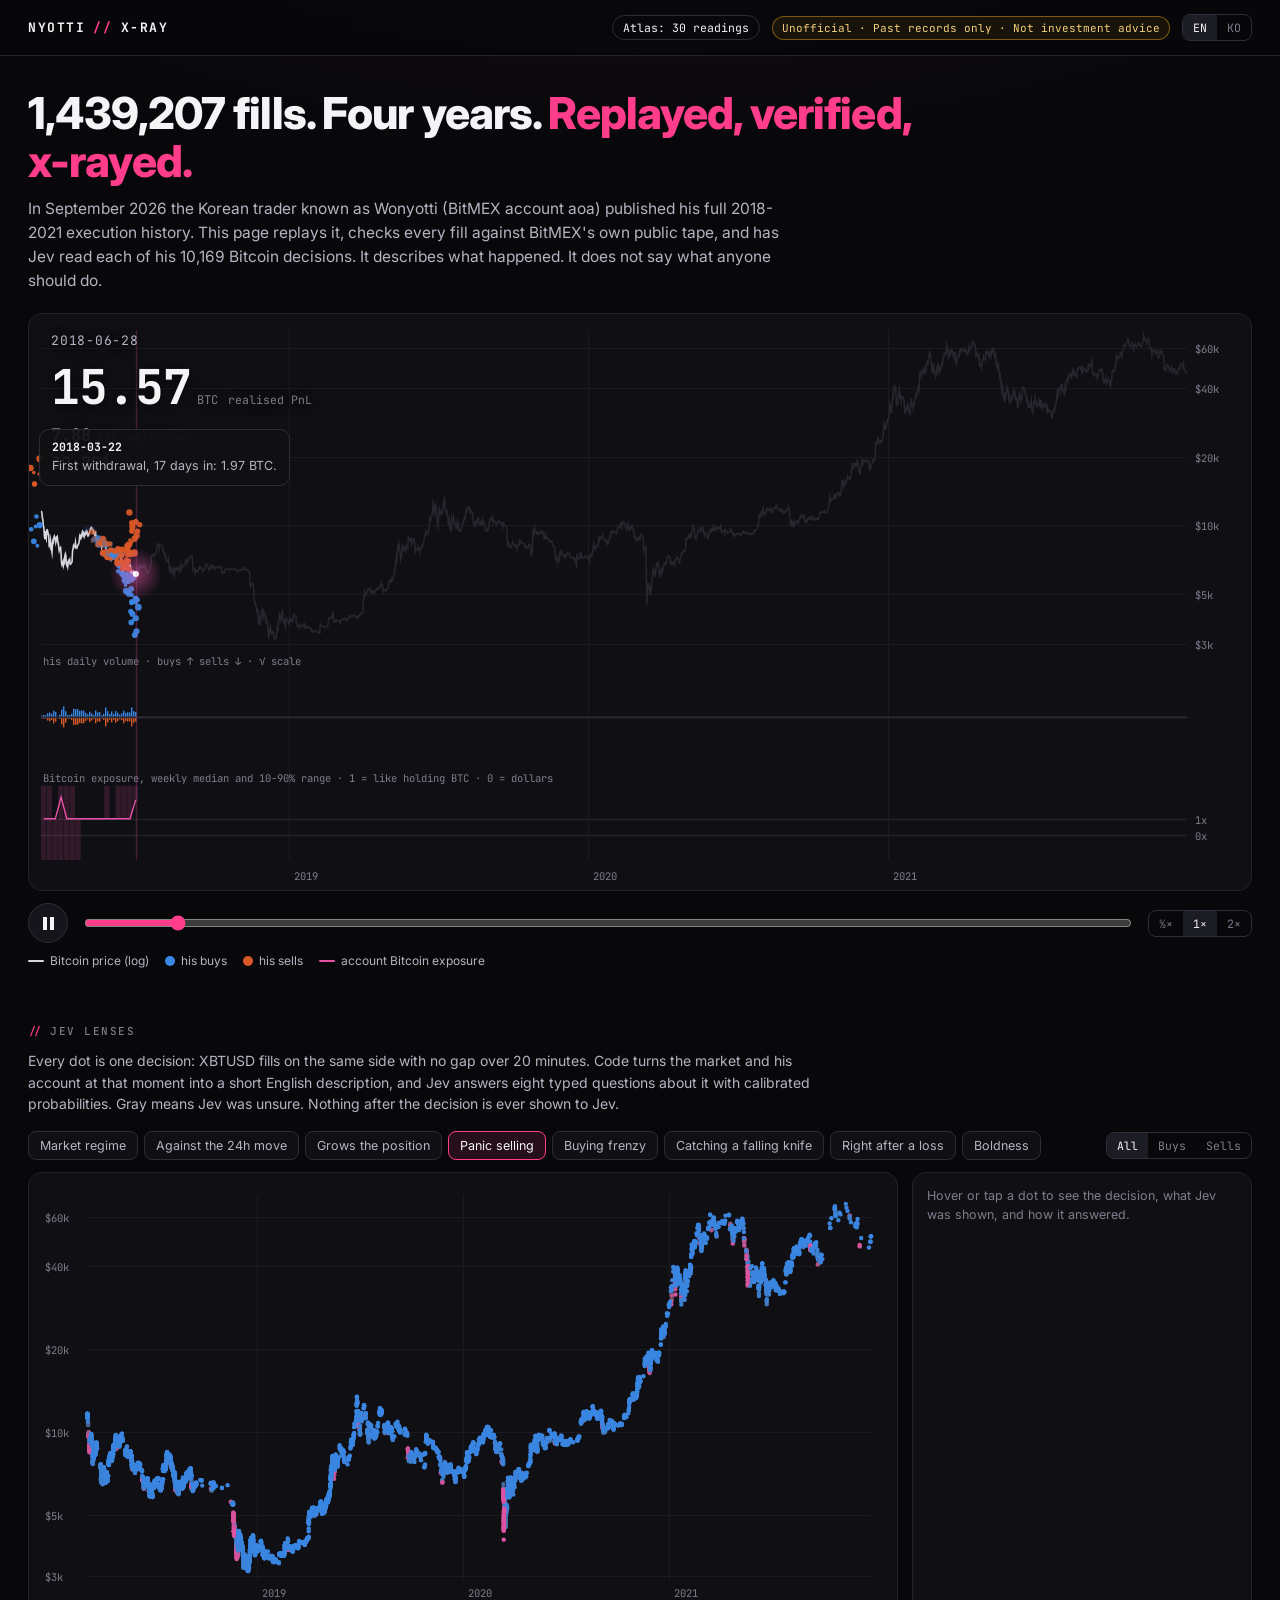
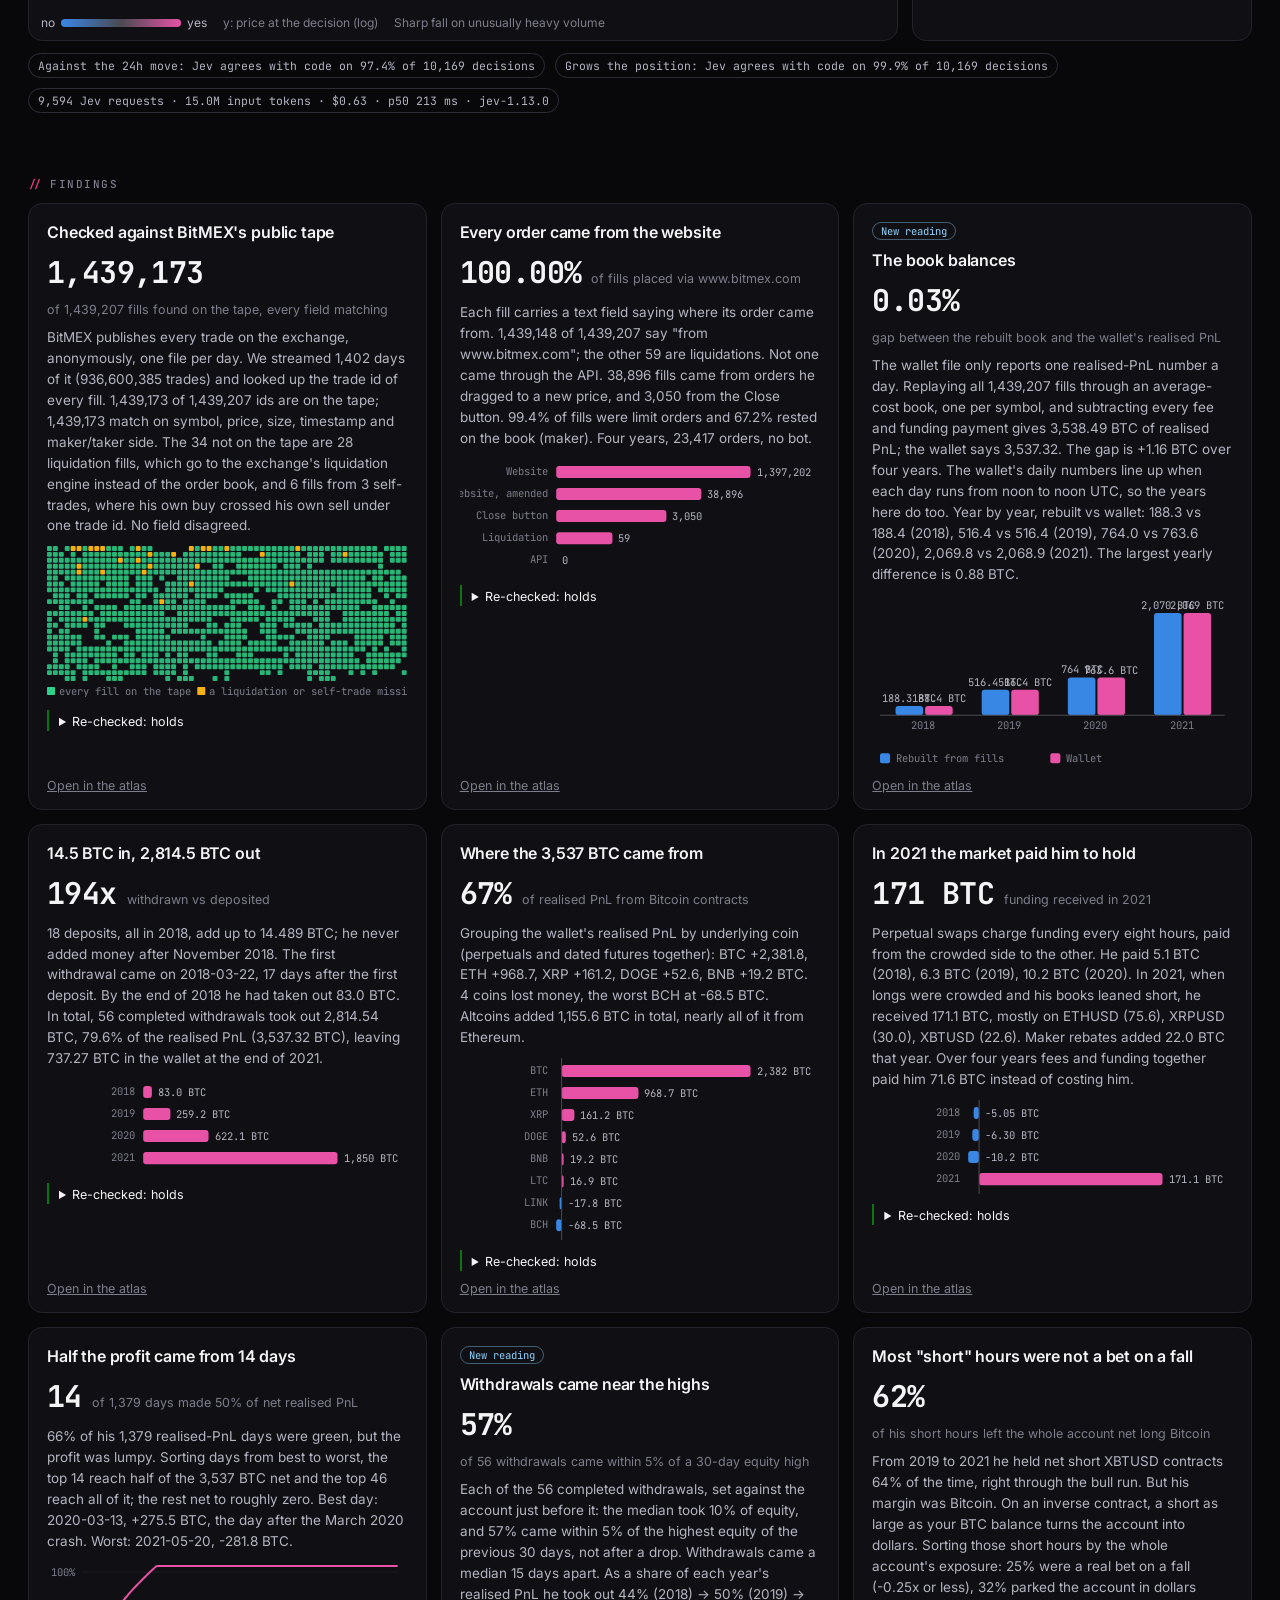
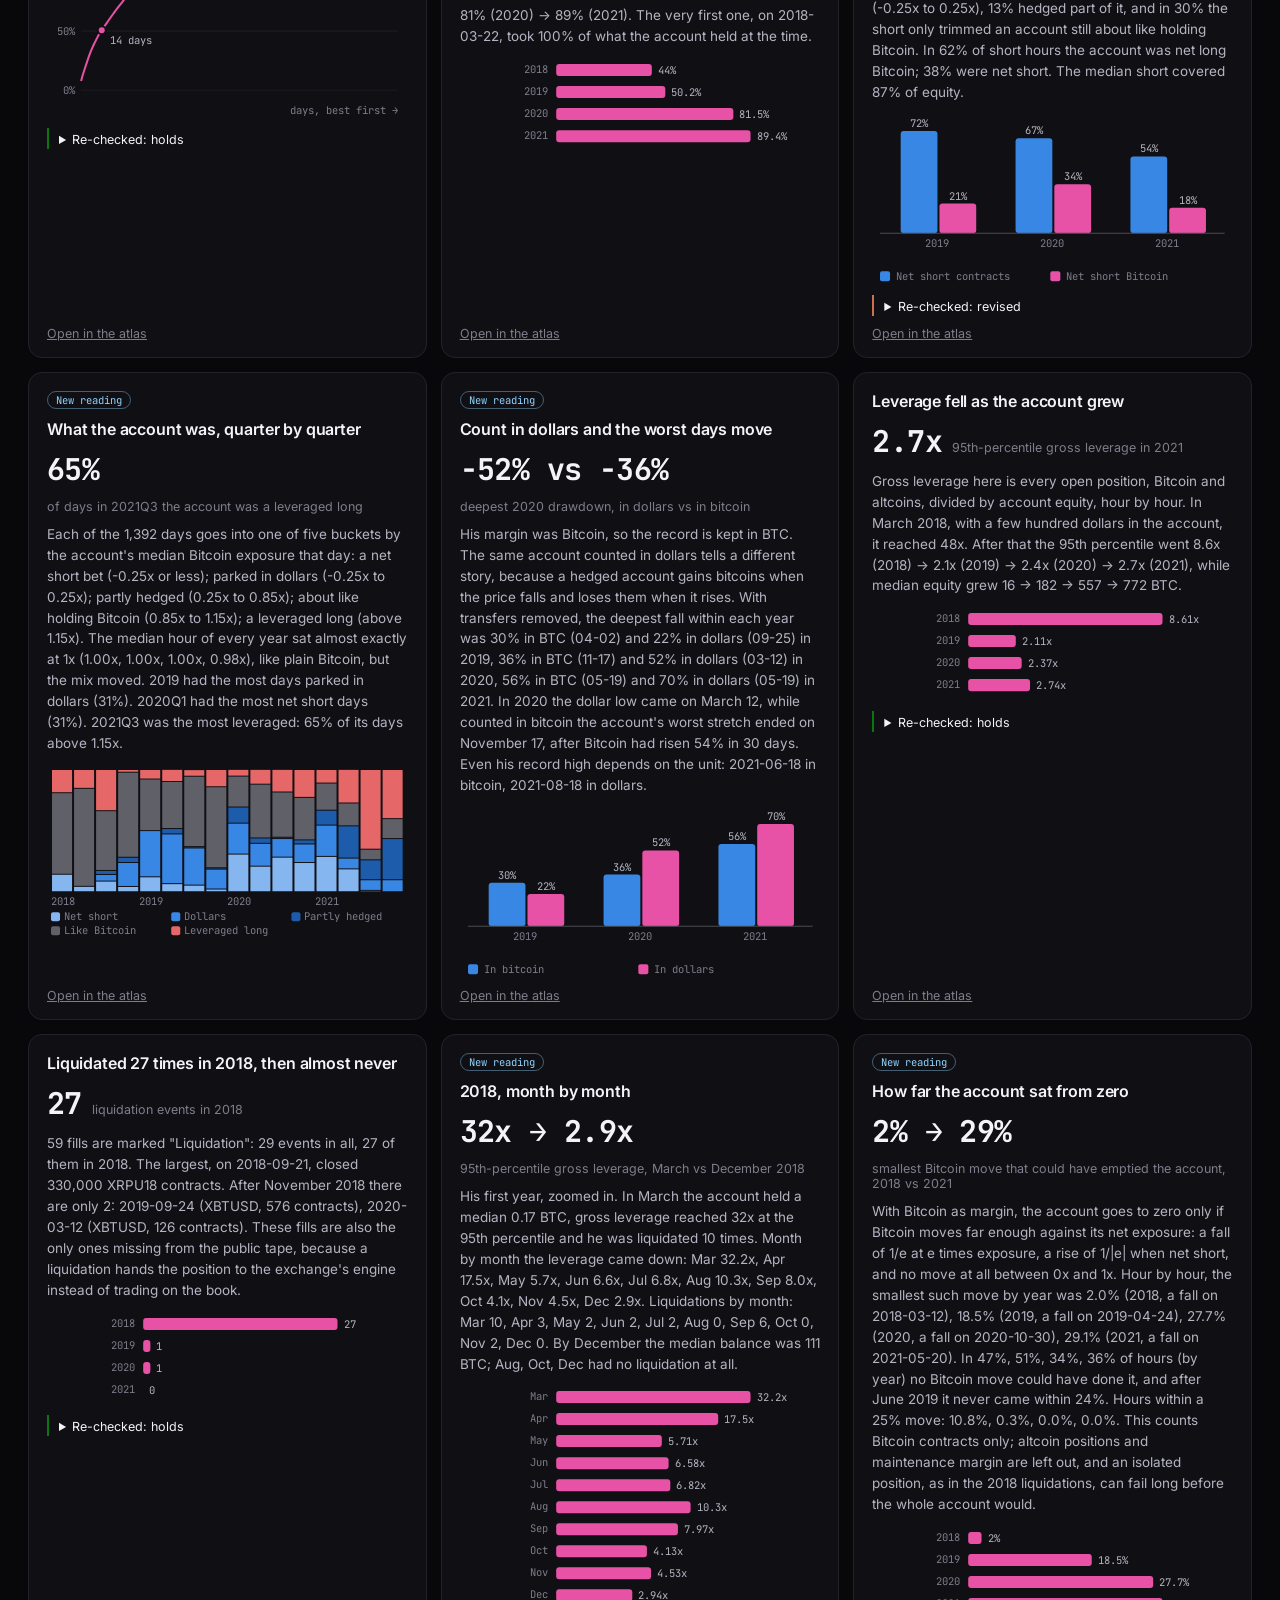
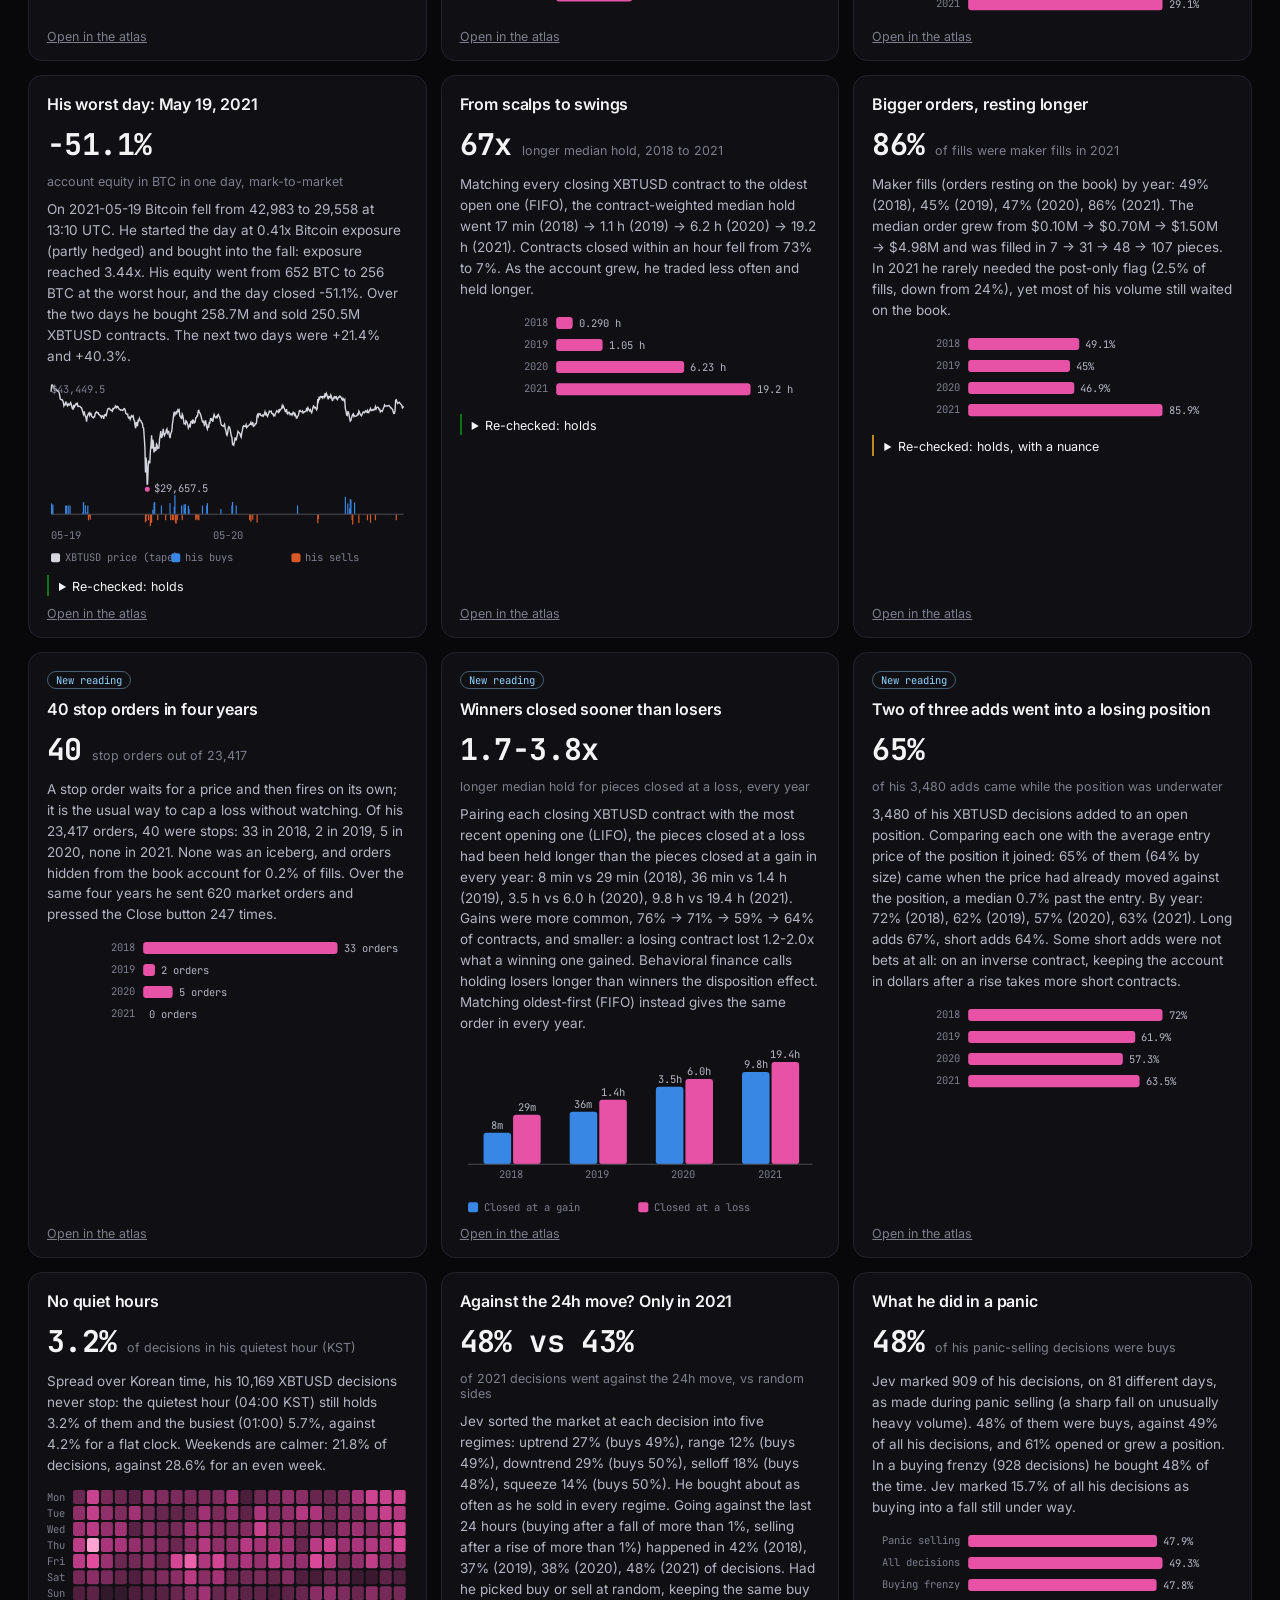
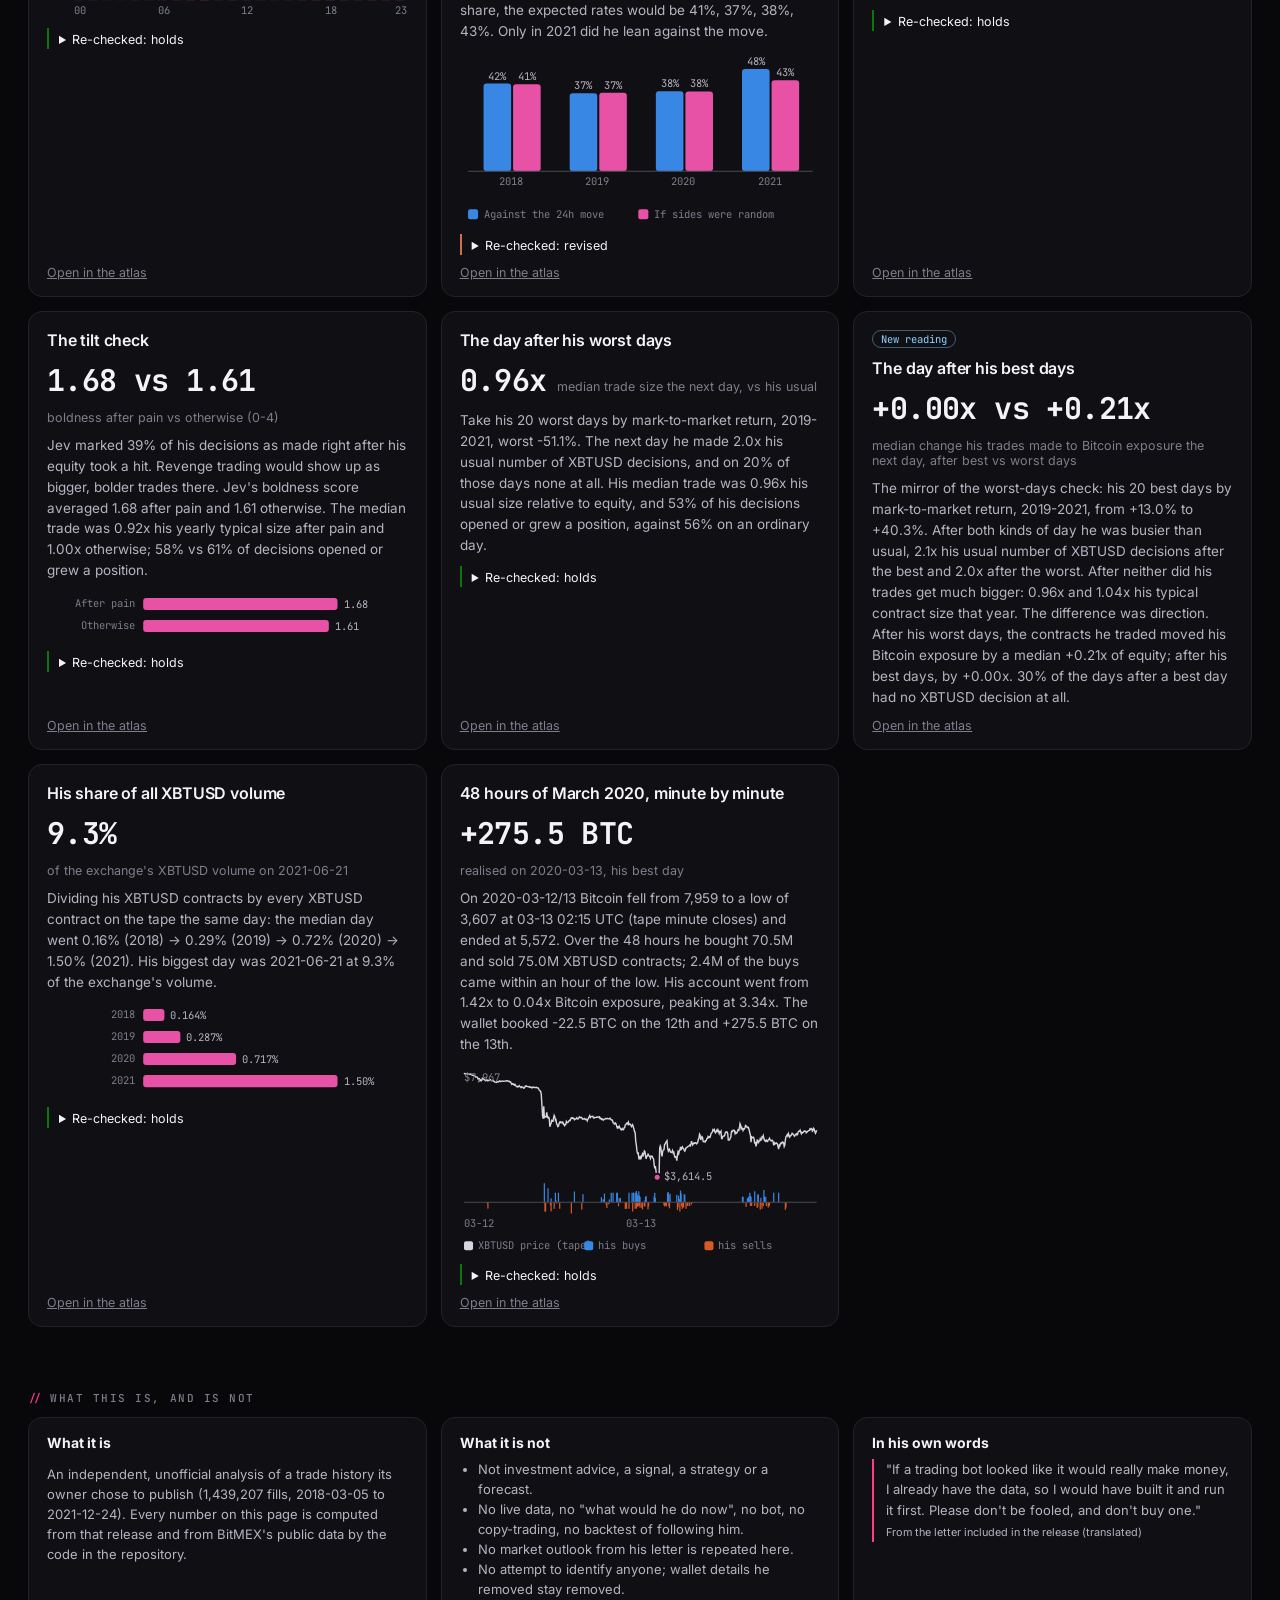
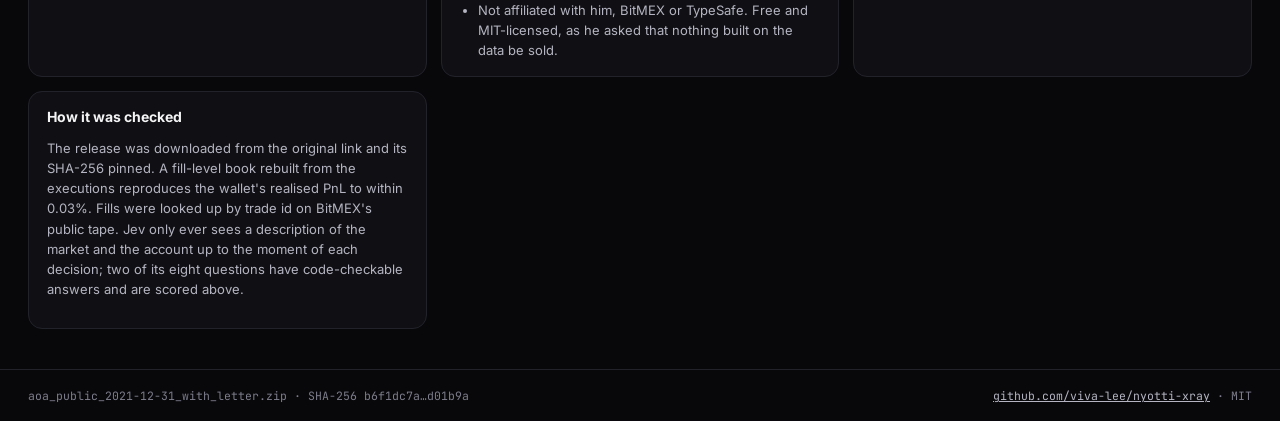
==== site/index.html @ 74fd598a "nyotti-xray: replay, tape check, Jev lenses and a 30-reading atlas Replays the 1,439,207 fills Wonyo" ====
<!doctype html>
<html lang="en">
<head>
<meta charset="utf-8">
<meta name="viewport" content="width=device-width, initial-scale=1">
<title>nyotti-xray</title>
<meta name="description" content="A public BitMEX trade history (2018-2021), replayed, checked against the exchange's own tape, and read decision by decision by Jev. Not investment advice.">
<link rel="preconnect" href="https://fonts.googleapis.com">
<link rel="preconnect" href="https://fonts.gstatic.com" crossorigin>
<link href="https://fonts.googleapis.com/css2?family=Inter:wght@400;500;600;800&family=JetBrains+Mono:wght@400;500;700&display=swap" rel="stylesheet">
<link rel="stylesheet" href="app.css">
</head>
<body>
<header class="top">
  <div class="brand"><span class="mark">NYOTTI</span><span class="slash">//</span><span>X-RAY</span></div>
  <div class="top-right">
    <a class="atlas-link" href="atlas.html" data-i18n="atlas">Atlas</a>
    <span class="chip warn" data-i18n="notAdvice">Unofficial · Past records only · Not investment advice</span>
    <div class="lang" role="group" aria-label="Language">
      <button data-lang="en" class="on">EN</button><button data-lang="ko">KO</button>
    </div>
  </div>
</header>

<main>
  <section class="hero">
    <div class="hero-copy">
      <h1 id="headline"></h1>
      <p class="sub" data-i18n="sub"></p>
    </div>

    <div class="stage" id="stage">
      <canvas id="replay" aria-label="Replay of four years of fills over the Bitcoin price"></canvas>
      <div class="counters" aria-live="off">
        <div class="date" id="c-date">2018-03-05</div>
        <div class="counter big"><span id="c-pnl">0.00</span><small>BTC</small><label data-i18n="realised">realised PnL</label></div>
        <div class="counter"><span id="c-out">0.00</span><small>BTC</small><label data-i18n="withdrawn">withdrawn</label></div>
        <div class="counter"><span id="c-fills">0</span><label data-i18n="fillsReplayed">fills replayed</label></div>
      </div>
      <div class="event" id="event" hidden></div>
      <div class="tip" id="replay-tip" hidden></div>
    </div>
    <div class="controls">
      <button id="play" class="play" aria-label="Play"><span class="i-play"></span></button>
      <input id="scrub" type="range" min="0" max="1000" value="0" aria-label="Position in time">
      <div class="speed" role="group" aria-label="Speed">
        <button data-speed="0.5">½×</button><button data-speed="1" class="on">1×</button><button data-speed="2">2×</button>
      </div>
    </div>
    <div class="legend" id="replay-legend"></div>
  </section>

  <section class="lens-wrap">
    <h2 data-i18n="lensTitle">Jev lenses</h2>
    <p class="lead" data-i18n="lensLead"></p>
    <div class="lens-bar">
      <div class="tabs" id="tabs" role="tablist"></div>
      <div class="filter" role="group" aria-label="Side">
        <button data-side="all" class="on" data-i18n="all">All</button>
        <button data-side="1" data-i18n="buys">Buys</button>
        <button data-side="0" data-i18n="sells">Sells</button>
      </div>
    </div>
    <div class="lens-grid">
      <div class="lens-plot">
        <canvas id="lens" aria-label="Every decision over time, colored by the selected Jev lens"></canvas>
        <div class="lens-legend" id="lens-legend"></div>
      </div>
      <aside class="inspect" id="inspect">
        <div class="empty" data-i18n="inspectEmpty">Hover or tap a dot to see the decision, what Jev was shown, and how it answered.</div>
      </aside>
    </div>
    <div class="checks" id="checks"></div>
  </section>

  <section class="findings">
    <h2 data-i18n="findings">Findings</h2>
    <div class="cards" id="cards"></div>
  </section>

  <section class="about">
    <h2 data-i18n="aboutTitle">What this is, and is not</h2>
    <div class="about-grid" id="about"></div>
  </section>
</main>

<footer class="foot">
  <span id="foot-meta"></span>
  <span><a href="https://github.com/viva-lee/nyotti-xray">github.com/viva-lee/nyotti-xray</a> · MIT</span>
</footer>

<script src="color.js"></script>
<script src="charts.js"></script>
<script src="app.js"></script>
</body>
</html>
---- site/app.css ----
:root {
  color-scheme: dark;
  --bg: #08080b;
  --surface: #101014;
  --surface-2: #15151b;
  --surface-3: #1c1c24;
  --line: #22222b;
  --line-2: #2d2d38;
  --ink: #f4f4f6;
  --ink-2: #b4b4c2;
  --muted: #7d7d8c;
  --pink: #ff3d8b;
  --pink-wash: rgba(255, 61, 139, 0.12);
  --amber: #f5b014;
  --buy: #3987e5;
  --sell: #d95926;
  --mono: 'JetBrains Mono', ui-monospace, 'SFMono-Regular', Consolas, monospace;
  --sans: Inter, system-ui, -apple-system, 'Segoe UI', 'Apple SD Gothic Neo', 'Malgun Gothic', sans-serif;
}

* { box-sizing: border-box; }

html, body {
  margin: 0;
  background: var(--bg);
  color: var(--ink);
  font-family: var(--sans);
  font-size: 14px;
  -webkit-font-smoothing: antialiased;
}

body {
  min-height: 100vh;
  background:
    radial-gradient(1200px 520px at 50% -220px, rgba(255, 61, 139, 0.09), transparent 70%),
    var(--bg);
  overflow-x: hidden;
}

html[lang='ko'] body { word-break: keep-all; overflow-wrap: anywhere; }

a { color: var(--ink-2); }
a:hover { color: var(--ink); }
button { font: inherit; color: inherit; cursor: pointer; }
h1, h2, h3 { margin: 0; }

h2 {
  font-family: var(--mono);
  font-size: 11px;
  font-weight: 500;
  letter-spacing: 0.14em;
  text-transform: uppercase;
  color: var(--muted);
  margin-bottom: 12px;
  display: flex;
  align-items: center;
  gap: 8px;
}
h2::before { content: '//'; color: var(--pink); letter-spacing: 0; }

/* top bar */
.top {
  display: flex;
  align-items: center;
  justify-content: space-between;
  gap: 16px;
  padding: 14px 28px;
  border-bottom: 1px solid var(--line);
  position: sticky;
  top: 0;
  z-index: 10;
  background: rgba(8, 8, 11, 0.86);
  backdrop-filter: blur(10px);
}
.brand { font-family: var(--mono); font-weight: 700; letter-spacing: 0.12em; font-size: 13px; display: flex; gap: 8px; }
.brand .mark { color: var(--ink); }
.brand .slash { color: var(--pink); }
.top-right { display: flex; gap: 12px; align-items: center; }
.chip {
  font-family: var(--mono);
  font-size: 11px;
  padding: 4px 9px;
  border-radius: 999px;
  border: 1px solid var(--line-2);
  color: var(--ink-2);
  white-space: nowrap;
}
.chip.warn { border-color: rgba(245, 176, 20, 0.45); color: #f3cf7a; background: rgba(245, 176, 20, 0.07); }
.lang, .speed, .filter { display: inline-flex; border: 1px solid var(--line-2); border-radius: 8px; overflow: hidden; }
.lang button, .speed button, .filter button {
  background: transparent; border: 0; padding: 5px 10px; font-family: var(--mono); font-size: 11.5px; color: var(--muted);
}
.lang button.on, .speed button.on, .filter button.on { background: var(--surface-3); color: var(--ink); }

main { max-width: 1280px; margin: 0 auto; padding: 0 28px 40px; overflow-x: clip; }

/* hero */
.hero { padding-top: 34px; }
.hero-copy { max-width: 900px; margin-bottom: 20px; }
h1 { font-size: clamp(26px, 3.6vw, 44px); line-height: 1.08; letter-spacing: -0.02em; font-weight: 800; }
h1 em { font-style: normal; color: var(--pink); }
.sub { color: var(--ink-2); font-size: 15.5px; line-height: 1.55; margin: 12px 0 0; max-width: 760px; }

.stage {
  position: relative;
  border: 1px solid var(--line);
  border-radius: 14px;
  background: var(--surface);
  overflow: hidden;
}
#replay { display: block; width: 100%; height: min(64vh, 620px); min-height: 380px; }
.counters {
  position: absolute; left: 22px; top: 18px; display: grid; gap: 6px; pointer-events: none;
  text-shadow: 0 2px 12px rgba(0, 0, 0, 0.8);
}
.counters .date { font-family: var(--mono); font-size: 13px; color: var(--ink-2); letter-spacing: 0.06em; }
.counter { font-family: var(--mono); font-variant-numeric: tabular-nums; display: flex; align-items: baseline; gap: 6px; }
.counter span { font-size: 17px; font-weight: 500; color: var(--ink); }
.counter.big span { font-size: clamp(30px, 4.2vw, 48px); font-weight: 700; letter-spacing: -0.02em; }
.counter small { color: var(--muted); font-size: 12px; }
.counter label { color: var(--muted); font-size: 11.5px; margin-left: 4px; }
.event {
  position: absolute; max-width: 300px; padding: 9px 12px; border-radius: 10px;
  background: rgba(16, 16, 20, 0.94); border: 1px solid var(--line-2); font-size: 12.5px; line-height: 1.45;
  color: var(--ink-2); pointer-events: none; transition: opacity 0.4s;
}
.event b { color: var(--ink); display: block; font-family: var(--mono); font-size: 11.5px; margin-bottom: 2px; }
.tip {
  position: absolute; pointer-events: none; padding: 8px 10px; border-radius: 8px; font-size: 12px; line-height: 1.5;
  background: rgba(21, 21, 27, 0.97); border: 1px solid var(--line-2); font-family: var(--mono); color: var(--ink-2);
  white-space: nowrap; z-index: 3;
}
.tip b { color: var(--ink); }

.controls { display: flex; align-items: center; gap: 14px; margin-top: 12px; }
.play {
  width: 40px; height: 40px; border-radius: 50%; border: 1px solid var(--line-2); background: var(--surface-2);
  display: grid; place-items: center; flex: none;
}
.play:hover { border-color: var(--pink); }
.i-play { width: 0; height: 0; border-left: 12px solid var(--ink); border-top: 7px solid transparent; border-bottom: 7px solid transparent; margin-left: 3px; }
.play.playing .i-play { width: 11px; height: 13px; border: 0; margin: 0; border-left: 4px solid var(--ink); border-right: 4px solid var(--ink); }
#scrub { flex: 1; accent-color: var(--pink); }
.legend, .lens-legend { display: flex; flex-wrap: wrap; gap: 16px; margin-top: 10px; font-size: 12px; color: var(--ink-2); }
.legend i, .lens-legend i { display: inline-block; width: 10px; height: 10px; border-radius: 50%; margin-right: 6px; vertical-align: -1px; }
.legend .line i { width: 16px; height: 2px; border-radius: 1px; vertical-align: 3px; }
.lens-legend .ramp { display: inline-block; width: 120px; height: 8px; border-radius: 4px; vertical-align: 0; margin: 0 6px; }

/* lenses */
.lens-wrap { margin-top: 56px; }
.lead { color: var(--ink-2); max-width: 820px; line-height: 1.55; margin: 0 0 16px; }
.lens-bar { display: flex; flex-wrap: wrap; gap: 12px; justify-content: space-between; align-items: center; margin-bottom: 12px; }
.tabs { display: flex; flex-wrap: wrap; gap: 6px; }
.tabs button {
  background: var(--surface); border: 1px solid var(--line-2); color: var(--ink-2); border-radius: 8px; padding: 6px 11px;
  font-size: 12.5px;
}
.tabs button.on { border-color: var(--pink); color: var(--ink); background: var(--pink-wash); }
.lens-grid { display: grid; grid-template-columns: minmax(0, 1fr) 340px; gap: 14px; }
.lens-plot { overflow: hidden; border: 1px solid var(--line); border-radius: 14px; background: var(--surface); padding: 12px 12px 10px; min-width: 0; }
#lens { display: block; width: 100%; height: 420px; }
.inspect {
  border: 1px solid var(--line); border-radius: 14px; background: var(--surface); padding: 14px; font-size: 12.5px;
  max-height: 520px; overflow: auto; line-height: 1.5;
}
.inspect .empty { color: var(--muted); }
.inspect h3 { font-family: var(--mono); font-size: 12px; color: var(--ink); margin-bottom: 4px; }
.inspect .act { color: var(--ink-2); margin-bottom: 10px; }
.inspect .ans { display: grid; grid-template-columns: 1fr 56px 78px; gap: 4px 8px; align-items: center; margin: 8px 0 12px; }
.inspect .ans .bar { height: 6px; border-radius: 3px; background: var(--surface-3); overflow: hidden; }
.inspect .ans .bar > span { display: block; height: 100%; border-radius: 3px; }
.inspect .ans .v { font-family: var(--mono); font-size: 11px; color: var(--ink-2); text-align: right; }
.inspect .saw { border-top: 1px solid var(--line); padding-top: 10px; color: var(--muted); }
.inspect .saw dt { font-family: var(--mono); font-size: 10.5px; color: var(--muted); margin-top: 6px; }
.inspect .saw dd { margin: 0; color: var(--ink-2); }
.checks { display: flex; flex-wrap: wrap; gap: 10px; margin-top: 12px; }
.checks .chip { font-size: 11.5px; white-space: normal; max-width: 100%; }

/* findings */
.findings { margin-top: 64px; }
.cards { display: grid; grid-template-columns: repeat(auto-fill, minmax(360px, 1fr)); gap: 14px; }
.card {
  border: 1px solid var(--line); border-radius: 14px; background: var(--surface); padding: 18px 18px 16px;
  display: flex; flex-direction: column; gap: 10px; min-width: 0;
}
.card h3 { font-size: 16px; font-weight: 600; letter-spacing: -0.01em; }
.card .stat { display: flex; align-items: baseline; gap: 10px; flex-wrap: wrap; }
.card .stat b { font-family: var(--mono); font-size: 30px; font-weight: 700; color: var(--ink); letter-spacing: -0.02em; }
.card .stat span { color: var(--muted); font-size: 12.5px; }
.card p { color: var(--ink-2); line-height: 1.55; margin: 0; font-size: 13.5px; }
.card svg { width: 100%; height: auto; display: block; }
.card svg text { font-family: var(--mono); font-size: 10.5px; fill: var(--muted); }
.card svg text.v { fill: var(--ink-2); }

.card .tag.new {
  align-self: flex-start; font-family: var(--mono); font-size: 10.5px; color: #8fd3ff; border: 1px solid rgba(143, 211, 255, 0.4);
  border-radius: 999px; padding: 1px 8px;
}
.card details.review { border-left: 2px solid var(--line-2); padding: 4px 0 2px 10px; }
.card details.review.holds { border-left-color: rgba(12, 163, 12, 0.7); }
.card details.review.nuance { border-left-color: rgba(250, 178, 25, 0.75); }
.card details.review.revised { border-left-color: rgba(236, 131, 90, 0.85); }
.card details.review summary { cursor: pointer; font-size: 12.5px; color: var(--ink); }
.card details.review p { margin-top: 6px; font-size: 12.5px; }
.card .to-atlas { margin-top: auto; font-size: 12.5px; color: var(--muted); }
.atlas-link {
  font-family: var(--mono); font-size: 11.5px; color: var(--ink); text-decoration: none; padding: 4px 10px;
  border: 1px solid var(--line-2); border-radius: 999px;
}
.atlas-link:hover { border-color: var(--pink); }

/* about */
.about { margin-top: 64px; }
.about-grid { display: grid; grid-template-columns: repeat(auto-fill, minmax(300px, 1fr)); gap: 14px; }
.about-grid > div { border: 1px solid var(--line); border-radius: 14px; padding: 16px 18px; background: var(--surface); }
.about-grid h3 { font-size: 14px; margin-bottom: 8px; }
.about-grid p, .about-grid li { color: var(--ink-2); line-height: 1.55; font-size: 13px; }
.about-grid ul { padding-left: 18px; margin: 0; }
.about-grid blockquote { margin: 0; padding-left: 12px; border-left: 2px solid var(--pink); color: var(--ink-2); font-size: 13px; line-height: 1.6; }

.foot {
  display: flex; justify-content: space-between; flex-wrap: wrap; gap: 10px; padding: 18px 28px; border-top: 1px solid var(--line);
  font-family: var(--mono); font-size: 11.5px; color: var(--muted);
}

@media (max-width: 900px) {
  .lens-grid { grid-template-columns: 1fr; }
  .inspect { max-height: none; }
}
@media (max-width: 640px) {
  main { padding: 0 16px 32px; }
  .top { padding: 12px 16px; }
  .chip.warn { display: none; }
  .cards { grid-template-columns: 1fr; }
  #replay { min-height: 420px; }
  .counters { left: 14px; top: 12px; }
  #lens { height: 340px; }
}
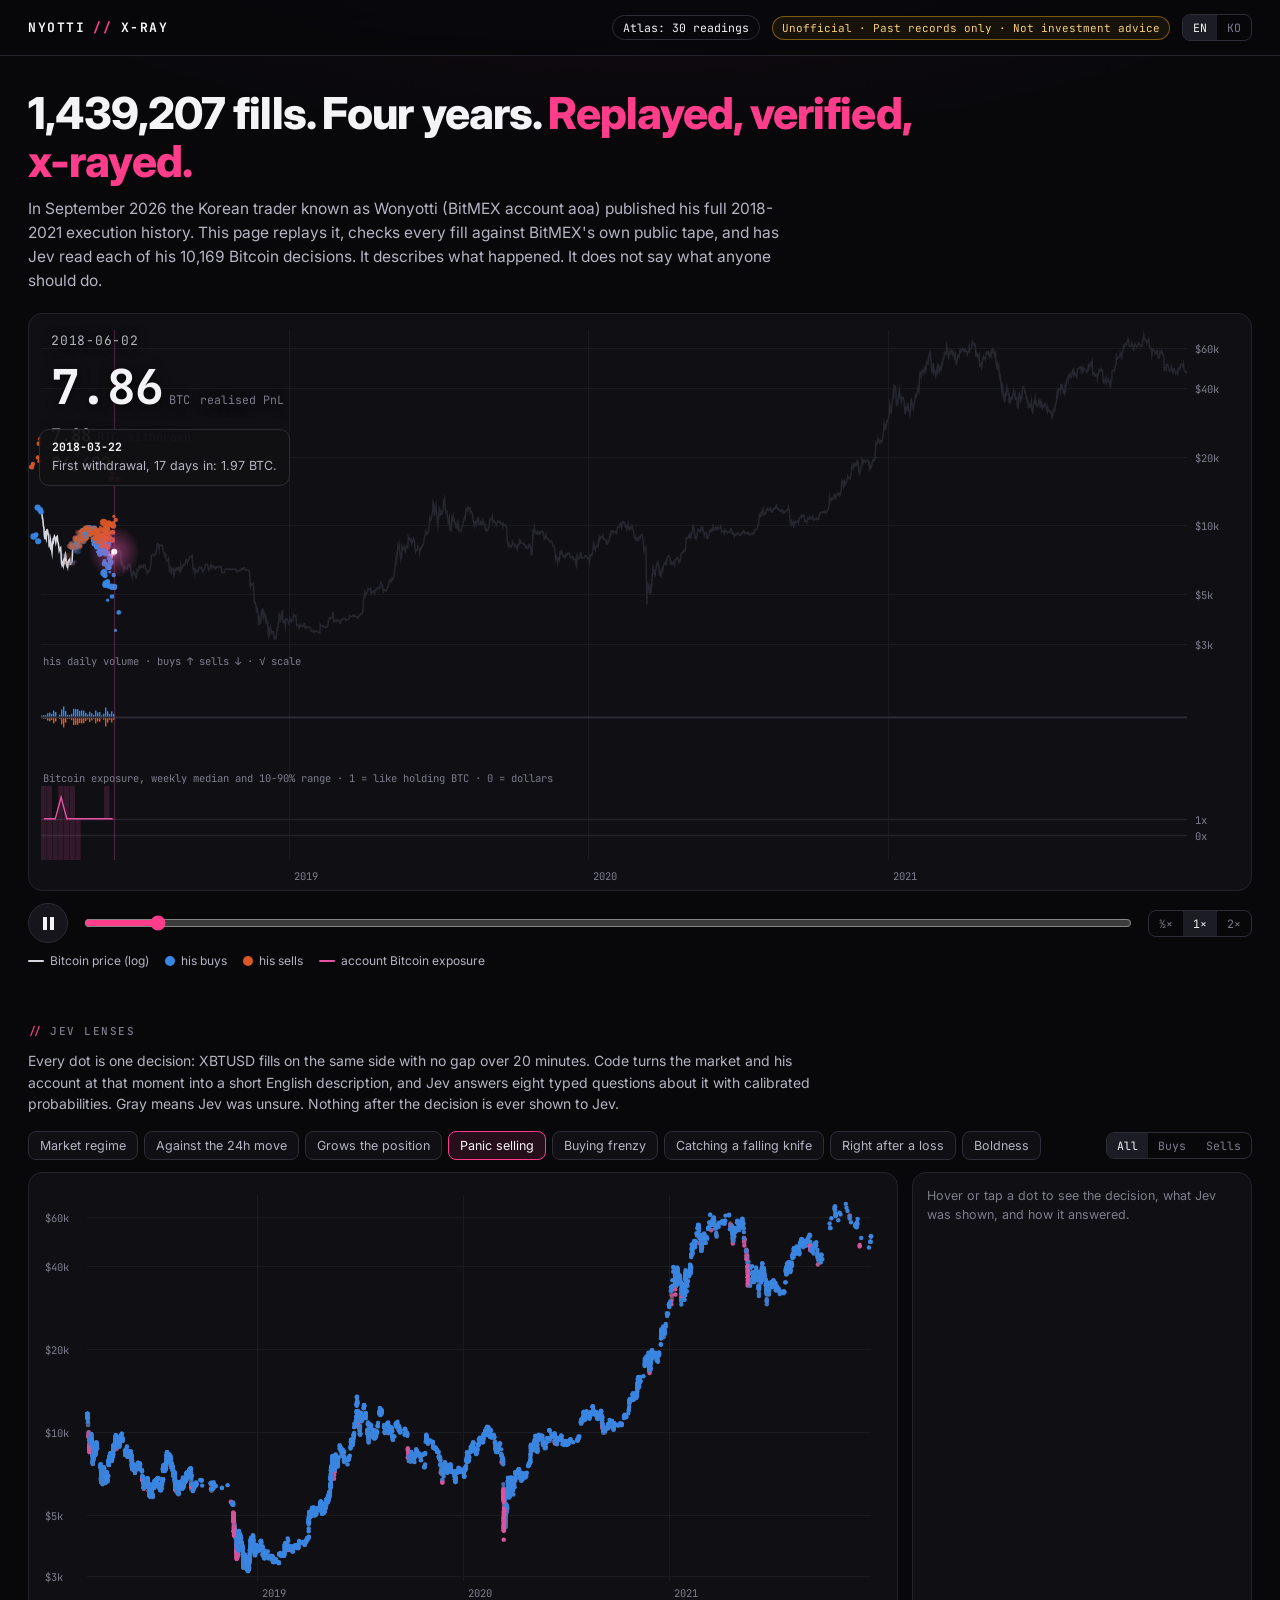
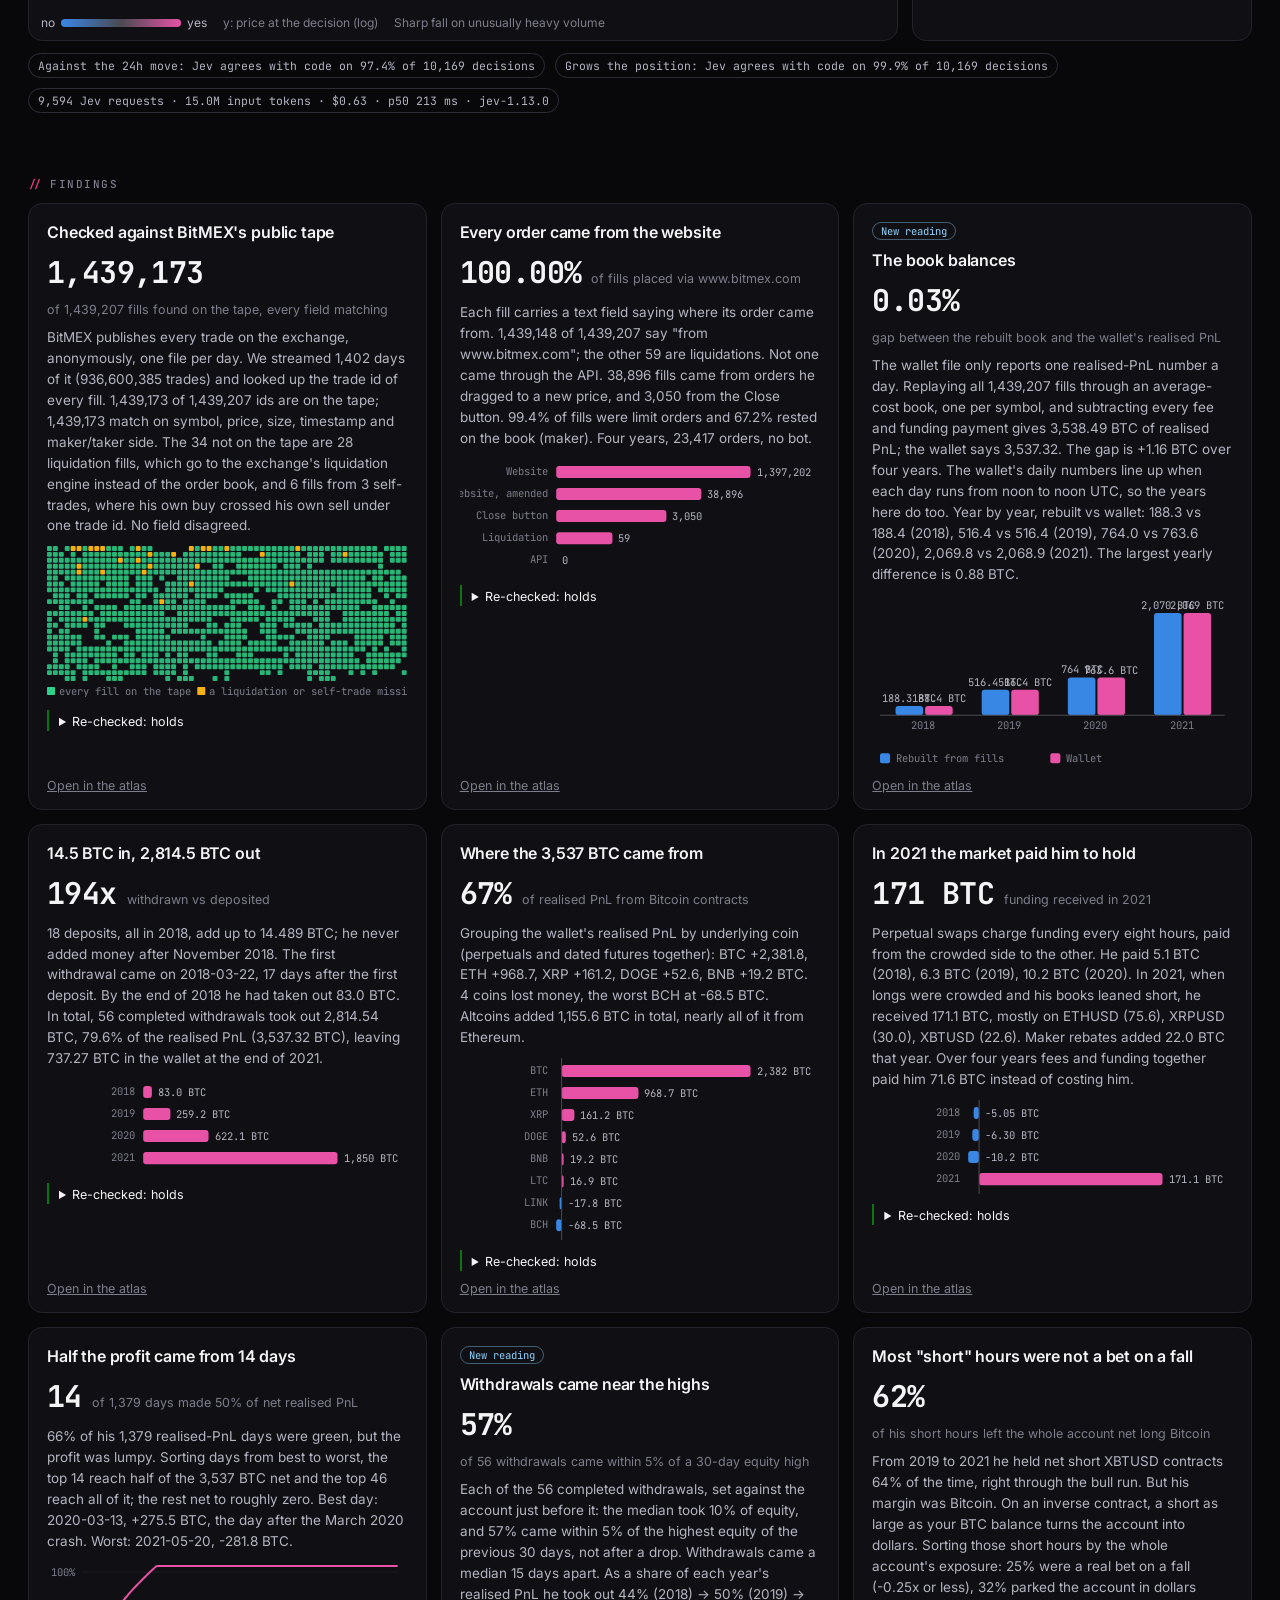
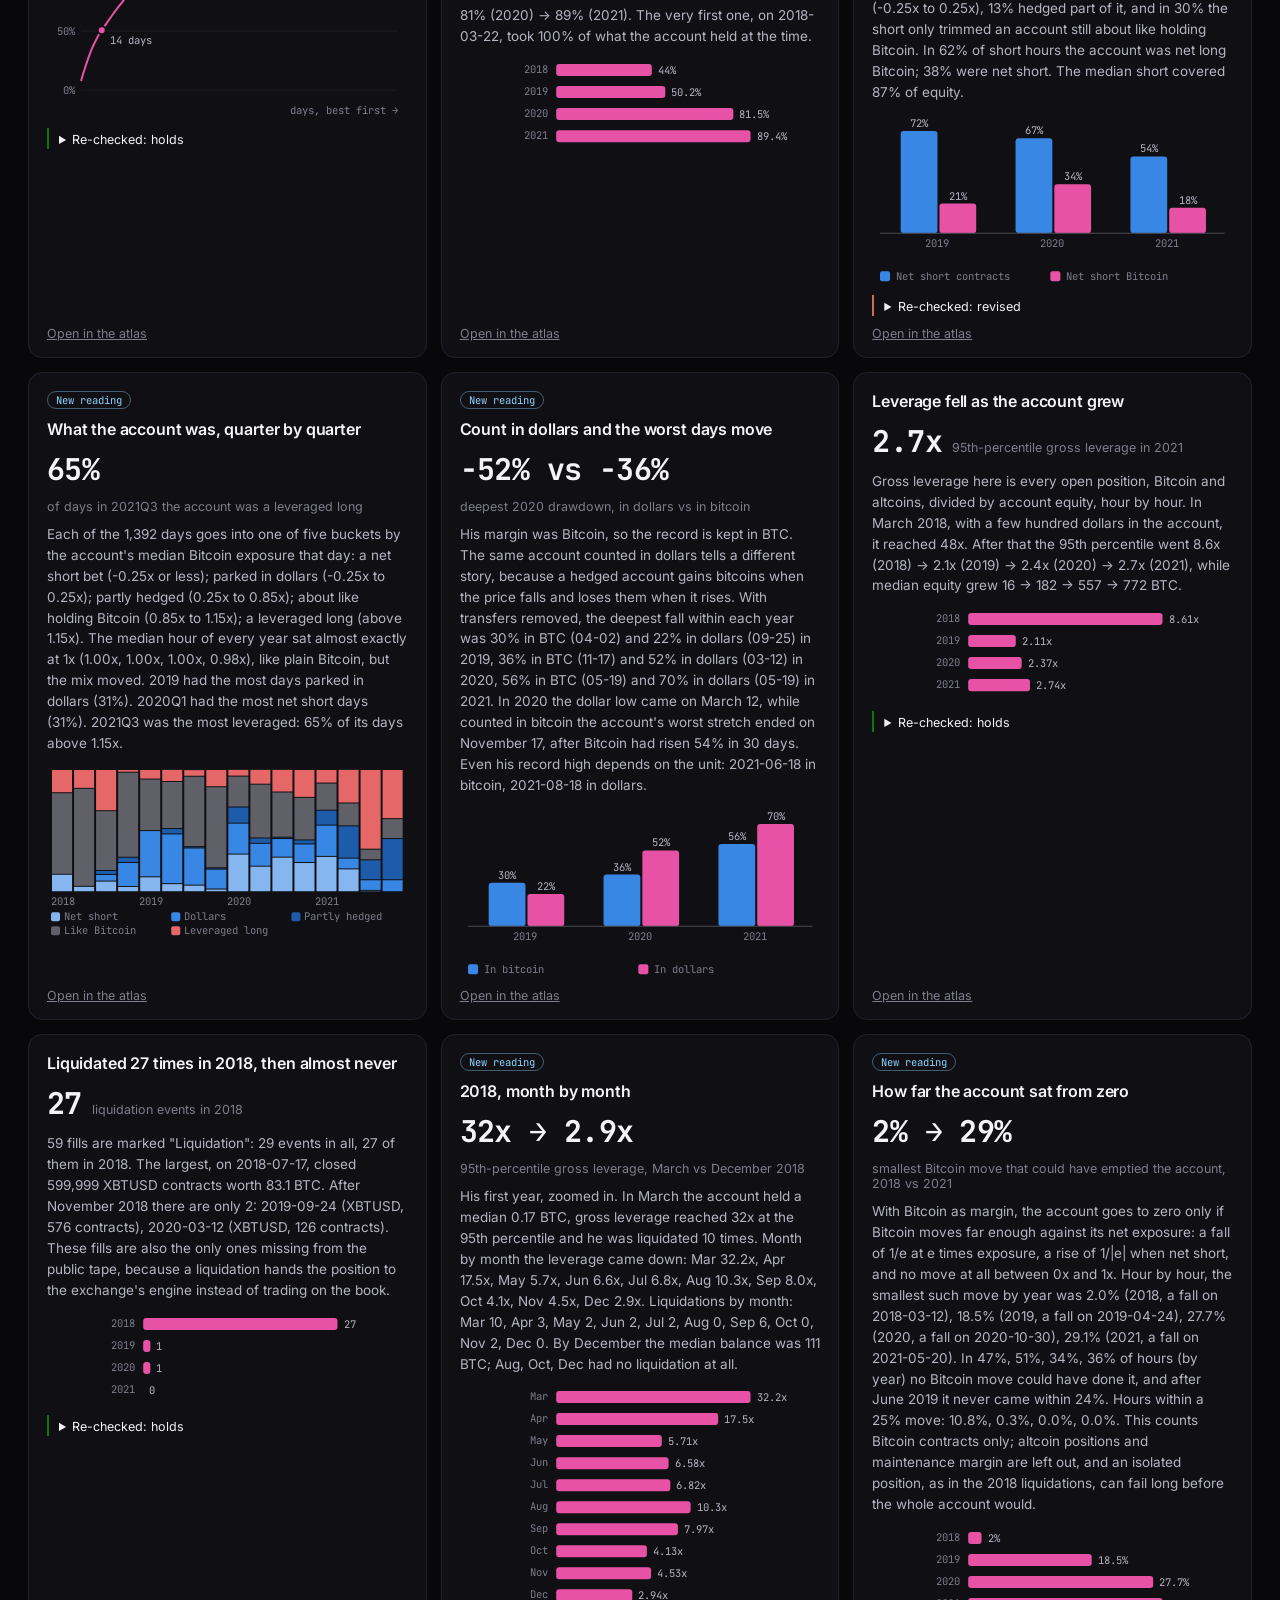
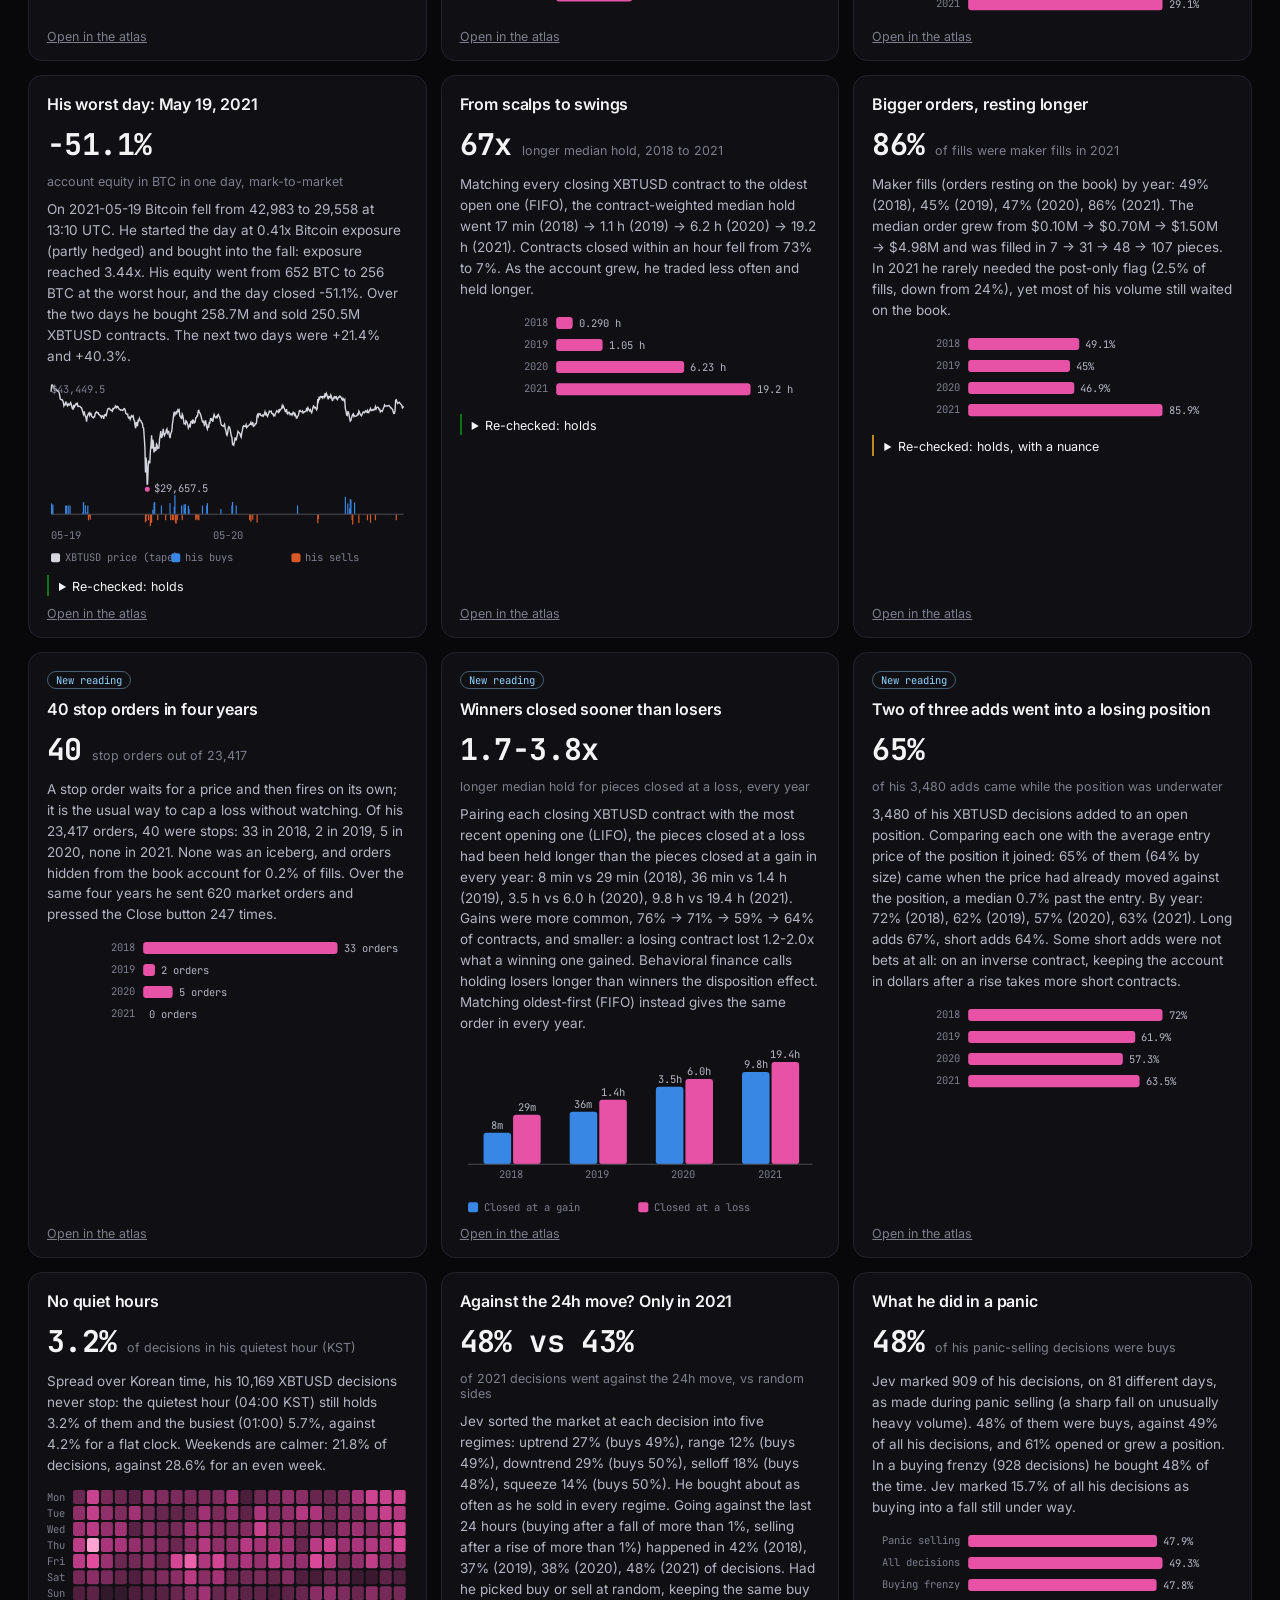
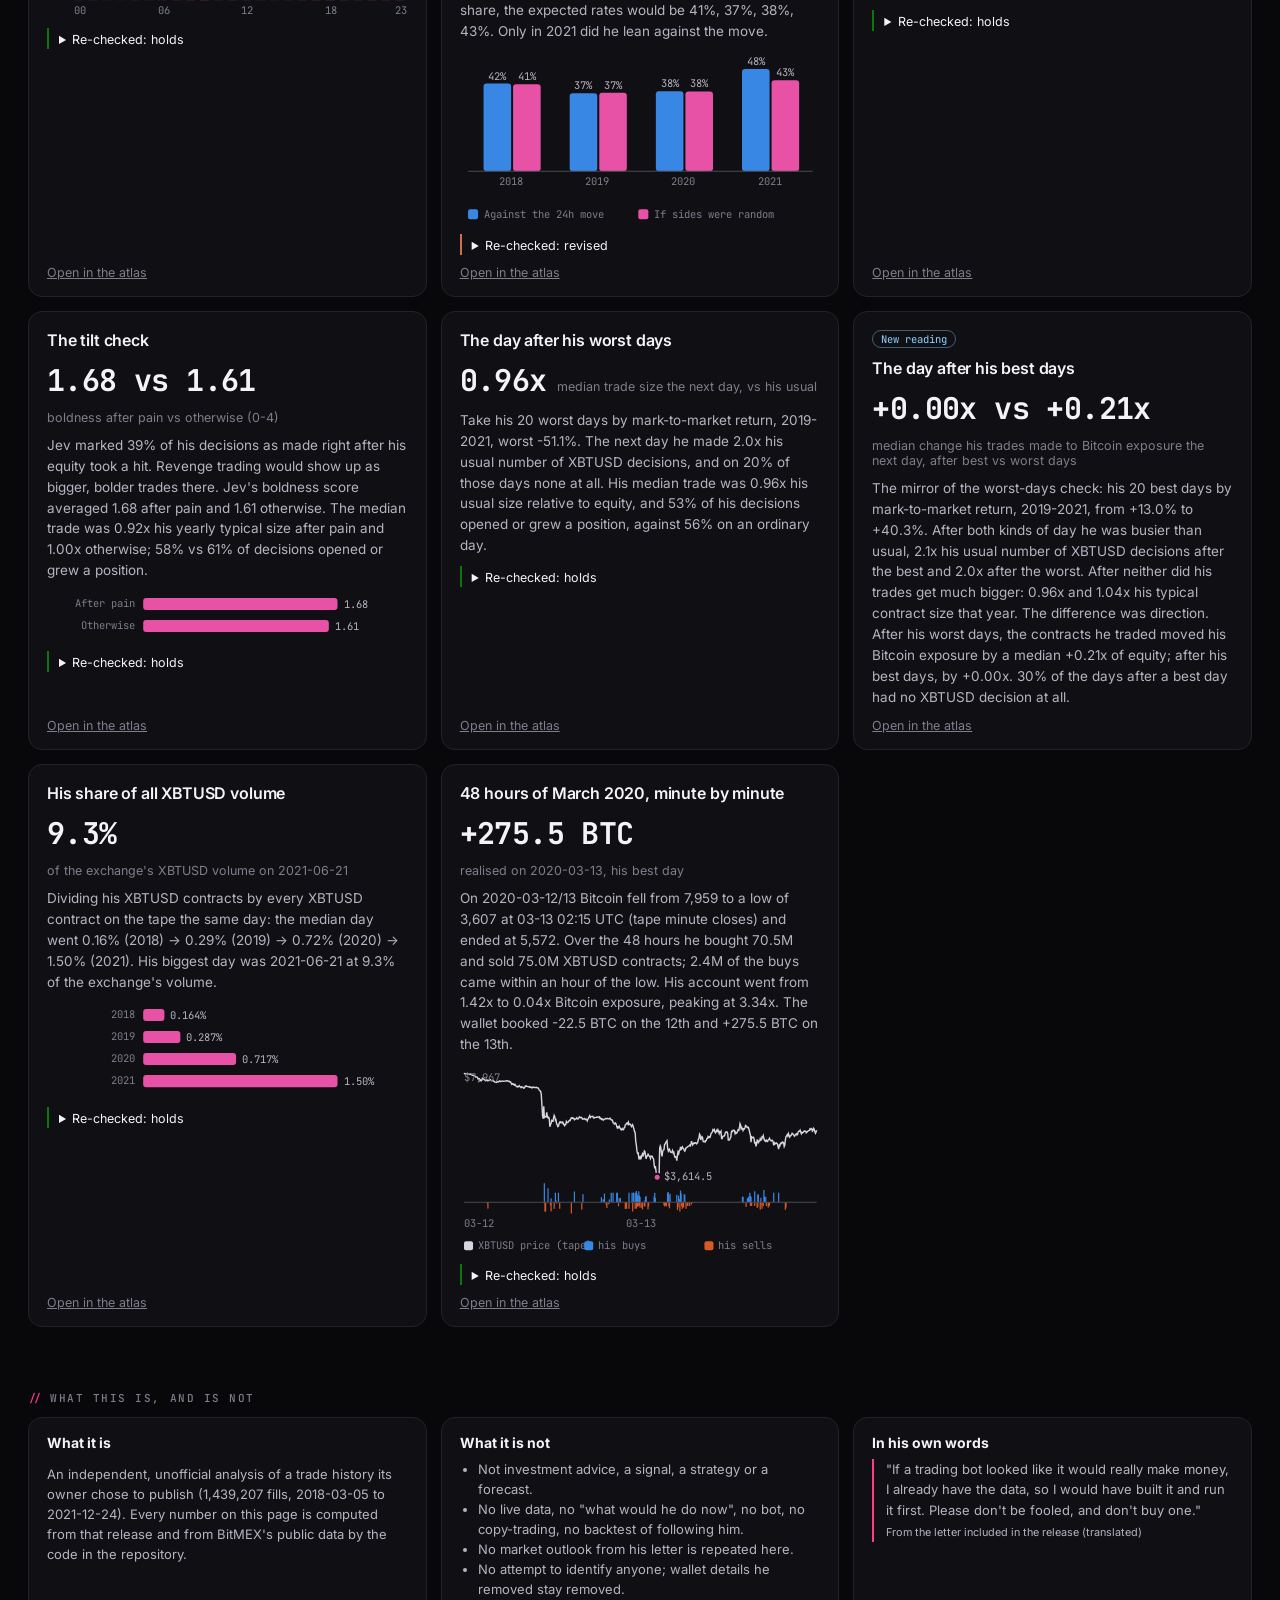
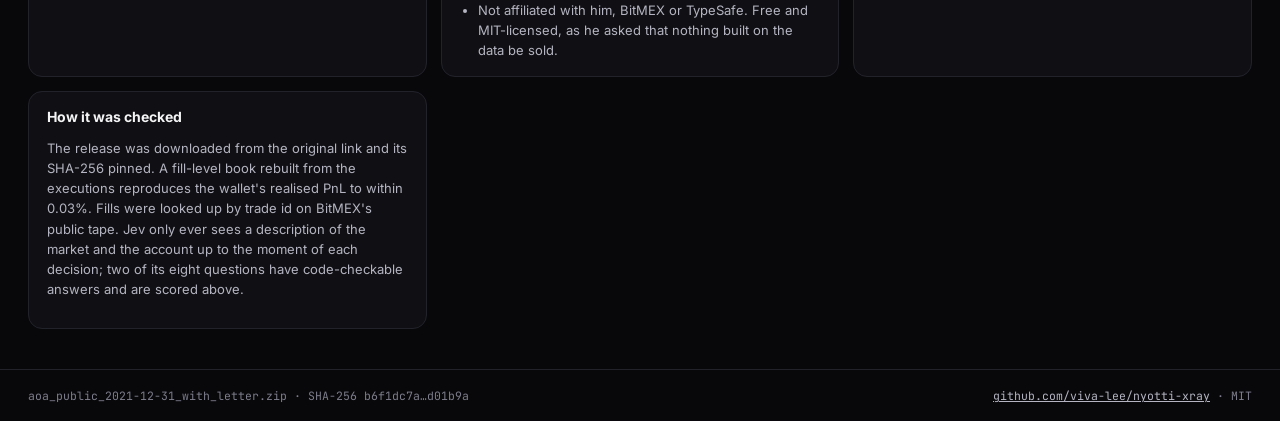
==== commit 52610722: "Fix two facts on the live pages, fit the atlas hero on phones, add link previews - The atlas opening" ====
--- a/site/index.html
+++ b/site/index.html
@@ -5,6 +5,16 @@
 <meta name="viewport" content="width=device-width, initial-scale=1">
 <title>nyotti-xray</title>
 <meta name="description" content="A public BitMEX trade history (2018-2021), replayed, checked against the exchange's own tape, and read decision by decision by Jev. Not investment advice.">
+<meta property="og:type" content="website">
+<meta property="og:site_name" content="nyotti-xray">
+<meta property="og:title" content="1,439,207 fills. Four years. Replayed, verified, x-rayed.">
+<meta property="og:description" content="A trader's published BitMEX history (2018-2021), replayed over the Bitcoin price and checked against the exchange's own tape. Past records only, not investment advice.">
+<meta property="og:url" content="https://viva-lee.github.io/nyotti-xray/">
+<meta property="og:image" content="https://viva-lee.github.io/nyotti-xray/og-replay.jpg">
+<meta property="og:image:width" content="1200">
+<meta property="og:image:height" content="630">
+<meta property="og:image:alt" content="The replay: four years of fills falling onto the Bitcoin price while the realised-PnL counter climbs.">
+<meta name="twitter:card" content="summary_large_image">
 <link rel="preconnect" href="https://fonts.googleapis.com">
 <link rel="preconnect" href="https://fonts.gstatic.com" crossorigin>
 <link href="https://fonts.googleapis.com/css2?family=Inter:wght@400;500;600;800&family=JetBrains+Mono:wght@400;500;700&display=swap" rel="stylesheet">
@@ -14,7 +24,7 @@
 <header class="top">
   <div class="brand"><span class="mark">NYOTTI</span><span class="slash">//</span><span>X-RAY</span></div>
   <div class="top-right">
-    <a class="atlas-link" href="atlas.html" data-i18n="atlas">Atlas</a>
+    <a class="atlas-link" href="atlas.html"><span data-i18n="atlas">Atlas</span><span class="more" data-i18n="atlasMore">: 30 readings</span></a>
     <span class="chip warn" data-i18n="notAdvice">Unofficial · Past records only · Not investment advice</span>
     <div class="lang" role="group" aria-label="Language">
       <button data-lang="en" class="on">EN</button><button data-lang="ko">KO</button>
--- a/site/app.css
+++ b/site/app.css
@@ -208,6 +208,7 @@
   border: 1px solid var(--line-2); border-radius: 999px;
 }
 .atlas-link:hover { border-color: var(--pink); }
+.brand, .atlas-link, .lang button { white-space: nowrap; }
 
 /* about */
 .about { margin-top: 64px; }
@@ -236,3 +237,9 @@
   .counters { left: 14px; top: 12px; }
   #lens { height: 340px; }
 }
+@media (max-width: 400px) {
+  .top { gap: 8px; padding: 12px; }
+  .top-right { gap: 8px; }
+  .brand { letter-spacing: 0.06em; gap: 5px; }
+  .atlas-link .more { display: none; }
+}
